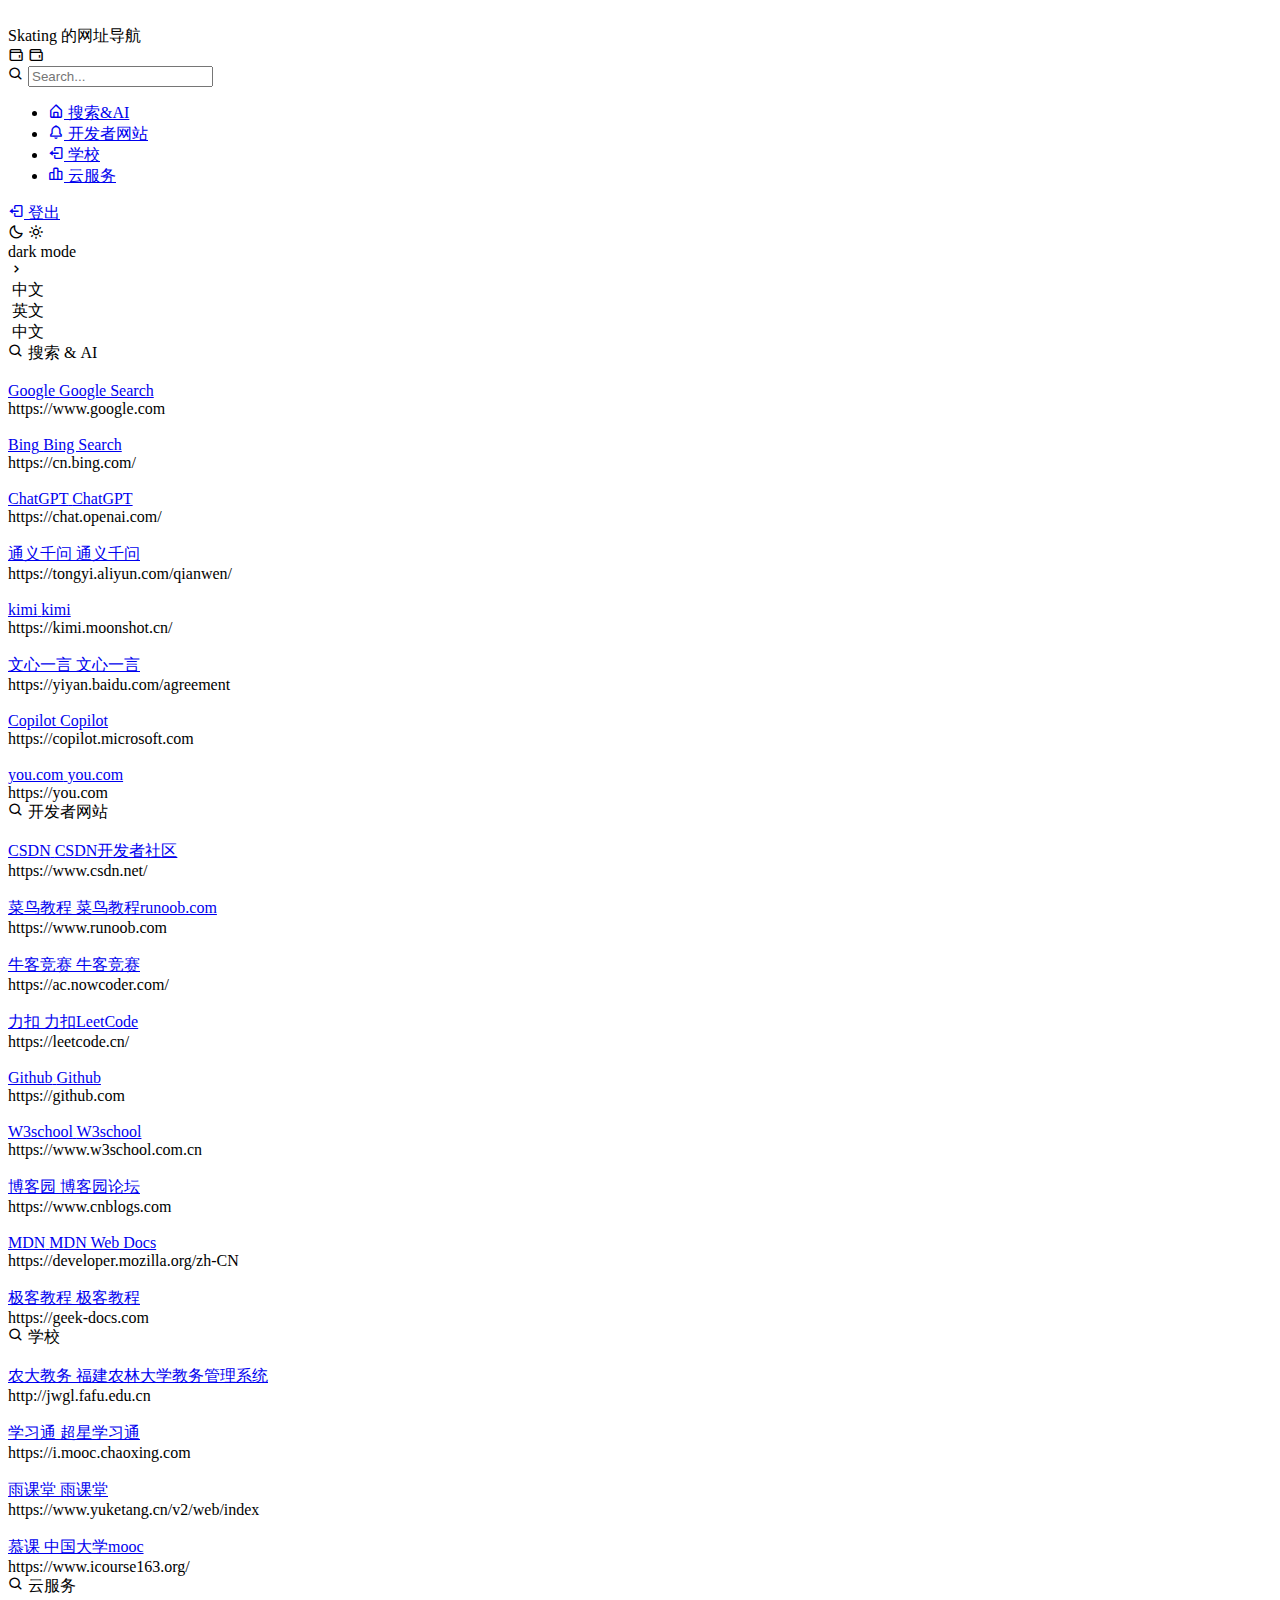
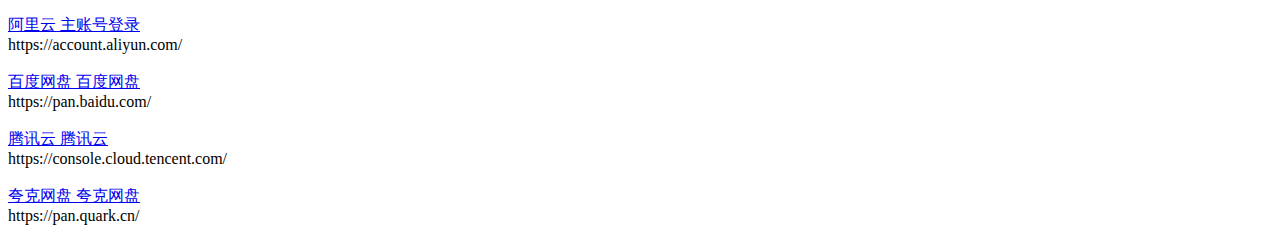
==== index.html @ 6ef8ac3b "create index.html" ====
<!DOCTYPE html>
<html lang="en">

<head>
    <meta charset="UTF-8">
    <meta name="viewport" content="width=device-width, initial-scale=1.0">
    <title>Skating网址导航</title>
    <link rel="stylesheet" href="style-normal.css">
    <link rel="stylesheet" href="style-mid.css">
    <link rel="stylesheet" href="style-small.css">
    <link rel="icon" type="image/png" href="./assets/image/logo.png">
    <!-- <link rel="stylesheet" href="./iconfont.css"> -->
    <link rel="stylesheet" href="http://unpkg.com/boxicons@2.1.1/css/boxicons.min.css">
    <!-- 使用阿里矢量图标库步骤：
     1.图标加入购物车，要用的都加入后下载代码
     2.解压压缩包，把除.html外的文件都导入/拉到项目里
     3.html文件里link引入一下 href="./iconfont.css"
     4.class名写 class="iconfont icon-xxx"
     5.xxx图标名就是demo_index.html网页的对应图标下的 .icon-后内容 -->
</head>

<body>

    <nav class="sidebar">
        <header>
            <div class="image-text">
                <span class="image">
                    <img src="./assets/image/skating.jpg" alt="">
                </span>
                <!-- span行内不换行 -->
                <div class="text logo-text">
                    <span class="name">Skating</span>
                    <span class="profession">的网址导航</span>
                </div>
                <!-- div用来包两个span -->
            </div>
            <div class="language-menu-toggle">
                <i class="bx bx-wallet icon" id="languege-toggle"></i>
                <i class="bx bx-wallet icon" id="menu-toggle"></i>
            </div>
        </header>

        <div class="menu-wrapper">
            <div class="menu">
                <li class="search-box">
                    <i class="bx bx-search icon"></i>
                    <input id="search" type="text" placeholder="Search..."></input>
                </li>
                <ul class="menu-links">

                    <li class="nav-link">
                        <a href="#to-AI">
                            <i class="bx bx-home-alt icon"></i>
                            <span class="text nav-text">搜索&AI</span>
                        </a>
                    </li>

                    <li class="nav-link">
                        <a href="#to-tools">
                            <i class="bx bx-bell icon"></i>
                            <span class="text nav-text">开发者网站</span>
                        </a>
                    </li>


                    <li class="nav-link">
                        <a href="#to-school">
                            <i class="bx bx-log-out icon"></i>
                            <span class="text nav-text">学校</span>
                        </a>
                    </li>

                    <li class="nav-link">
                        <a href="#to-cloud">
                            <i class="bx bx-bar-chart-alt-2 icon"></i>
                            <span class="text nav-text">云服务</span>
                        </a>
                    </li>

                </ul>

            </div>
            <div class="bottom-content">
                <li>
                    <a href="#">
                        <i class="bx bx-log-out icon"></i>
                        <span class="text nav-text">登出</span>
                    </a>
                </li>
                <li class="mode">
                    <div class="sun-moon">
                        <i class="bx bx-moon icon moon"></i>
                        <i class="bx bx-sun icon sun"></i>
                    </div>
                    <span class="text mode-text">dark mode</span>
                    <div class="toggle-switch">
                        <!-- 小条里面有小圆 -->
                        <!-- 小圆用于switch切换模式 -->
                        <span class="switch"></span>
                    </div>
                </li>
            </div>
        </div>


    </nav>

    <section class="home">
        <div class="header clearfix">
            <span class="sidebar-toggle">
                <i class="bx bx-chevron-right toggle"></i>
            </span>
            <div class="language">
                <!-- #page-language的id用来获取上面这个div元素 -->
                <!-- .chinese/english-page的类名用来确定当前页面的语言是中文还是英文 -->
                <div class="cur-language chinese-page" id="page-language">
                    <img src="/assets/image/chinese.png" alt="">
                    <span class="language-text">中文</span>
                </div>
                <div class="language-switch">
                    
                    <li class="english">
                        <img src="./assets/image/english.png" alt="">
                        <span class="language-text">英文</span>
                    </li>
                    <li class="chinese cur-language-second">
                        <img src="/assets/image/chinese.png" alt="">
                        <span class="language-text">中文</span>
                    </li>

                </div>
            </div>
        </div>

        <!-- <div id="to-AI"></div> -->
        <!-- 放这里是因为放.content里的话#to-AI在.content里，会导致第一个分区名被遮挡 -->
        <!-- 也可以不设置#to-AI，只需把.sidebar里搜索&AI的a锚点跳转地址改为#(:页面顶部)就行 -->
        <div class="content">

            <!-- r1-r4其实可以不写，没用到，写了醒目点而已 -->
             
            <div id="to-AI"></div>
            <!-- 又放这是因为用网格布局把.content位置固定在了.header下面 -->
            <div class="AI">
                <div class="content-title">
                    <i class="bx bx-search icon"></i>
                    <span>搜索 & AI</span>
                </div>
                <div class="row r1">
                    <div class="col google" >
                        <a id="google" href="https://www.google.com" target="_blank">
                            <span class="img">
                                <img src="./assets/image/google.jpg" alt="">
                            </span>
                            <div class="content-text">
                                <span class="first">Google</span>
                                <span class="second">Google Search</span>
                            </div>
                        </a>
                        <div class="tooltip-container">
                            <span class="tooltip">https://www.google.com</span>
                        </div>
                    </div>
                    <div class="col bing" >
                        <a id="bing" href="https://cn.bing.com/" target="_blank">
                            <span class="img">
                                <img src="./assets/image/bing.png" alt="">
                            </span>
                            <div class="content-text">
                                <span class="first">Bing</span>
                                <span class="second">Bing Search</span>
                            </div>
                            <!-- 本来是放在a标签里的p标签，和p标签有关系吗？？？ -->
                        </a>
                        <div class="tooltip-container">
                            <span class="tooltip">https://cn.bing.com/</span>
                        </div>
                    </div>
                    <div class="col chatgpt" >
                        <a id="chatgpt" href="https://chat.openai.com/" target="_blank">
                            <span class="img">
                                <img src="./assets/image/chatgpt.png" alt="">
                            </span>
                            <div class="content-text">
                                <span class="first">ChatGPT</span>
                                <span class="second">ChatGPT</span>
                            </div>
                            
                        </a>
                        <div class="tooltip-container">
                            <span class="tooltip">https://chat.openai.com/</span>
                        </div>
                    </div>
                    <div class="col tongyi" >
                        <a id="tongyi" href="https://tongyi.aliyun.com/qianwen/" target="_blank">
                            <span class="img">
                                <img src="./assets/image/tongyi.png" alt="">
                            </span>
                            <div class="content-text">
                                <span class="first">通义千问</span>
                                <span class="second">通义千问</span>
                            </div>
                        </a>
                        <div class="tooltip-container">
                            <span class="tooltip">https://tongyi.aliyun.com/qianwen/</span>
                        </div>

                    </div>
                    <div class="col kimi" >
                        <a id="kimi" href="https://kimi.moonshot.cn/" target="_blank">
                            <span class="img">
                                <img src="./assets/image/kimi.jpg" alt="">
                            </span>
                            <div class="content-text">
                                <span class="first">kimi</span>
                                <span class="second">kimi</span>
                            </div>
                        </a>
                        <div class="tooltip-container">
                            <span class="tooltip">https://kimi.moonshot.cn/</span>
                        </div>
                    </div>

                    <div class="col wenxin" >
                        <a id="wenxin" href="https://yiyan.baidu.com/agreement" target="_blank">
                            <span class="img">
                                <img src="./assets/image/wenxin.png" alt="">
                            </span>
                            <div class="content-text">
                                <span class="first">文心一言</span>
                                <span class="second">文心一言</span>
                            </div>
                        </a>
                        <div class="tooltip-container">
                            <span class="tooltip">https://yiyan.baidu.com/agreement</span>
                        </div>
                    </div>
                    <div class="col copilot" >
                        <a id="copilot" href="https://copilot.microsoft.com" target="_blank">
                            <span class="img">
                                <img src="./assets/image/copilot.png" alt="">
                            </span>
                            <div class="content-text">
                                <span class="first">Copilot</span>
                                <span class="second">Copilot</span>
                            </div>
                        </a>
                        <div class="tooltip-container">
                            <span class="tooltip">https://copilot.microsoft.com</span>
                        </div>

                    </div>
                    <div class="col you" >
                        <a id="you" href="https://you.com" target="_blank">
                            <span class="img">
                                <img src="./assets/image/you.png" alt="">
                            </span>
                            <div class="content-text">
                                <span class="first">you.com</span>
                                <span class="second">you.com</span>
                            </div>
                        </a>
                        <div class="tooltip-container">
                            <span class="tooltip">https://you.com</span>
                        </div>
                    </div>
                </div>

            </div>

            <div id="to-tools"></div>
            <!-- content-title又没了，怎么解决？？？？？
             ——.home用grid网格布局.content-title就不会被遮挡了 -->
            <div class="tools">
                <div class="content-title">
                    <i class="bx bx-search icon"></i>
                    <span>开发者网站</span>
                </div>
                <div class="row r2">
                    <div class="col csdn" >
                        <a id="csdn" href="https://www.csdn.net/" target="_blank">
                            <span class="img">
                                <img src="./assets/image/csdn.png" alt="">
                            </span>
                            <div class="content-text">
                                <span class="first">CSDN</span>
                                <span class="second">CSDN开发者社区</span>
                            </div>
                        </a>
                        <div class="tooltip-container">
                            <span class="tooltip">https://www.csdn.net/</span>
                        </div>
                    </div>
                    <div class="col runoob" >
                        <a id="runoob" href="https://www.runoob.com" target="_blank">
                            <span class="img">
                                <img src="./assets/image/runoob.png" alt="">
                            </span>
                            <div class="content-text">
                                <span class="first">菜鸟教程</span>
                                <span class="second">菜鸟教程runoob.com</span>
                            </div>
                        </a>
                        <div class="tooltip-container">
                            <span class="tooltip">https://www.runoob.com</span>
                        </div>
                    </div>
                    <div class="col nowcoder" >
                        <a id="nowcoder" href="https://ac.nowcoder.com/" target="_blank">
                            <span class="img">
                                <img src="./assets/image/nowcoder.png" alt="">
                            </span>
                            <div class="content-text">
                                <span class="first">牛客竞赛</span>
                                <span class="second">牛客竞赛</span>
                            </div>
                        </a>
                        <div class="tooltip-container">
                            <span class="tooltip">https://ac.nowcoder.com/</span>
                        </div>
                    </div>
                    <div class="col leetcode" >
                        <a id="leetcode" href="https://leetcode.cn/" target="_blank">
                            <span class="img">
                                <img src="./assets/image/leetcode.png" alt="">
                            </span>
                            <div class="content-text">
                                <span class="first">力扣</span>
                                <span class="second">力扣LeetCode</span>
                            </div>
                        </a>
                        <div class="tooltip-container">
                            <span class="tooltip">https://leetcode.cn/</span>
                        </div>
                    </div>
                    <div class="col github" >
                        <a id="github" href="https://github.com" target="_blank">
                            <span class="img">
                                <img src="./assets/image/github.png" alt="">
                            </span>
                            <div class="content-text">
                                <span class="first">Github</span>
                                <span class="second">Github</span>
                            </div>
                        </a>
                        <div class="tooltip-container">
                            <span class="tooltip">https://github.com</span>
                        </div>
                    </div>
                    <div class="col w3school" >
                        <a id="w3school" href="https://www.w3school.com.cn/" target="_blank">
                            <span class="img">
                                <img src="./assets/image/w3school.png" alt="">
                            </span>
                            <div class="content-text">
                                <span class="first">W3school</span>
                                <span class="second">W3school</span>
                            </div>
                        </a>
                        <div class="tooltip-container">
                            <span class="tooltip">https://www.w3school.com.cn</span>
                        </div>
                    </div>
                    <div class="col cnblogs" >
                        <a id="cnblogs" href="https://www.cnblogs.com/" target="_blank">
                            <span class="img">
                                <img src="./assets/image/cnblogs.png" alt="">
                            </span>
                            <div class="content-text">
                                <span class="first">博客园</span>
                                <span class="second">博客园论坛</span>
                            </div>
                        </a>
                        <div class="tooltip-container">
                            <span class="tooltip">https://www.cnblogs.com</span>
                        </div>
                    </div>
                    <div class="col mdn" >
                        <a id="mdn" href="https://developer.mozilla.org/zh-CN/" target="_blank">
                            <span class="img">
                                <img src="./assets/image/mdn.png" alt="">
                            </span>
                            <div class="content-text">
                                <span class="first">MDN</span>
                                <span class="second">MDN Web Docs</span>
                            </div>
                        </a>
                        <div class="tooltip-container">
                            <span class="tooltip">https://developer.mozilla.org/zh-CN</span>
                        </div>
                    </div>
                    <div class="col geek" >
                        <a id="geek" href="https://geek-docs.com/" target="_blank">
                            <span class="img">
                                <img src="./assets/image/geek.png" alt="">
                            </span>
                            <div class="content-text">
                                <span class="first">极客教程</span>
                                <span class="second">极客教程</span>
                            </div>
                        </a>
                        <div class="tooltip-container">
                            <span class="tooltip">https://geek-docs.com</span>
                        </div>
                    </div>
                </div>
               
                
            </div>

            <div id="to-school"></div>
            <div class="school">
                <div class="content-title">
                    <i class="bx bx-search icon"></i>
                    <span>学校</span>
                </div>
                <div class="row r3">
                    <div class="col fafu">
                        <a id="fafu" href="http://jwgl.fafu.edu.cn/(cplny445hef4tgrdbk5hh2jg)/xs_main.aspx?xh=3226016003" target="_blank">
                            <span class="img">
                                <img src="./assets/image/fafu.jpg" alt="">
                            </span>
                            <div class="content-text">
                                <span class="first">农大教务</span>
                                <span class="second">福建农林大学教务管理系统</span>
                            </div>
                        </a>
                        <div class="tooltip-container">
                            <span class="tooltip">http://jwgl.fafu.edu.cn</span>
                        </div>
                    </div>
                    <div class="col chaoxing">
                        <a id="chaoxing" href="https://i.mooc.chaoxing.com/space/index?t=1723386777411" target="_blank">
                            <span class="img">
                                <img src="./assets/image/chaoxing.jpg" alt="">
                            </span>
                            <div class="content-text">
                                <span class="first">学习通</span>
                                <span class="second">超星学习通</span>
                            </div>
                        </a>
                        <div class="tooltip-container">
                            <span class="tooltip">https://i.mooc.chaoxing.com</span>
                        </div>
                    </div>
                    <div class="col yuketang" >
                        <a id="yuketang" href="https://www.yuketang.cn/v2/web/index" target="_blank">
                            <span class="img">
                                <img src="./assets/image/yuketang.jpeg" alt="">
                            </span>
                            <div class="content-text">
                                <span class="first">雨课堂</span>
                                <span class="second">雨课堂</span>
                            </div>
                        </a>
                        <div class="tooltip-container">
                            <span class="tooltip">https://www.yuketang.cn/v2/web/index</span>
                        </div>
                    </div>
                    <div class="col mooc" >
                        <a id="mooc" href="https://www.icourse163.org/" target="_blank">
                            <span class="img">
                                <img src="./assets/image/mooc.png" alt="">
                            </span>
                            <div class="content-text">
                                <span class="first">慕课</span>
                                <span class="second">中国大学mooc</span>
                            </div>
                        </a>
                        <div class="tooltip-container">
                            <span class="tooltip">https://www.icourse163.org/</span>
                        </div>
                    </div>
                   
                </div>
            </div>

            <div id="to-cloud"></div>
            <div class="cloud">
                <div class="content-title">
                    <i class="bx bx-search icon"></i>
                    <span>云服务</span>
                </div>
                <div class="row r4">
                    <div class="col aliyun">
                        <a id="aliyun" href="https://account.aliyun.com/" target="_blank">
                            <span class="img">
                                <img src="./assets/image/aliyun.png" alt="">
                            </span>
                            <div class="content-text">
                                <span class="first">阿里云</span>
                                <span class="second">主账号登录</span>
                            </div>
                        </a>
                        <div class="tooltip-container">
                            <span class="tooltip">https://account.aliyun.com/</span>
                        </div>
                    </div>
                    <div class="col baidu">
                        <a id="baidu" href="https://pan.baidu.com/" target="_blank">
                            <span class="img">
                                <img src="./assets/image/baidu.png" alt="">
                            </span>
                            <div class="content-text">
                                <span class="first">百度网盘</span>
                                <span class="second">百度网盘</span>
                            </div>
                        </a>
                        <div class="tooltip-container">
                            <span class="tooltip">https://pan.baidu.com/</span>
                        </div>
                    </div>
                    <div class="col tencent">
                        <a id="tencent" href="https://console.cloud.tencent.com/" target="_blank">
                            <span class="img">
                                <img src="./assets/image/tencent.jpg" alt="">
                            </span>
                            <div class="content-text">
                                <span class="first">腾讯云</span>
                                <span class="second">腾讯云</span>
                            </div>
                        </a>
                        <div class="tooltip-container">
                            <span class="tooltip">https://console.cloud.tencent.com/</span>
                        </div>
                    </div>
                    <div class="col quark">
                        <a id="quark" href="https://pan.quark.cn/" target="_blank">
                            <span class="img">
                                <img src="./assets/image/quark.png" alt="">
                            </span>
                            <div class="content-text">
                                <span class="first">夸克网盘</span>
                                <span class="second">夸克网盘</span>
                            </div>
                        </a>
                        <div class="tooltip-container">
                            <span class="tooltip">https://pan.quark.cn/</span>
                        </div>
                    </div>
                </div>
            </div>

        </div>

    </section>

    <script src="script.js"></script>
</body>

</html>
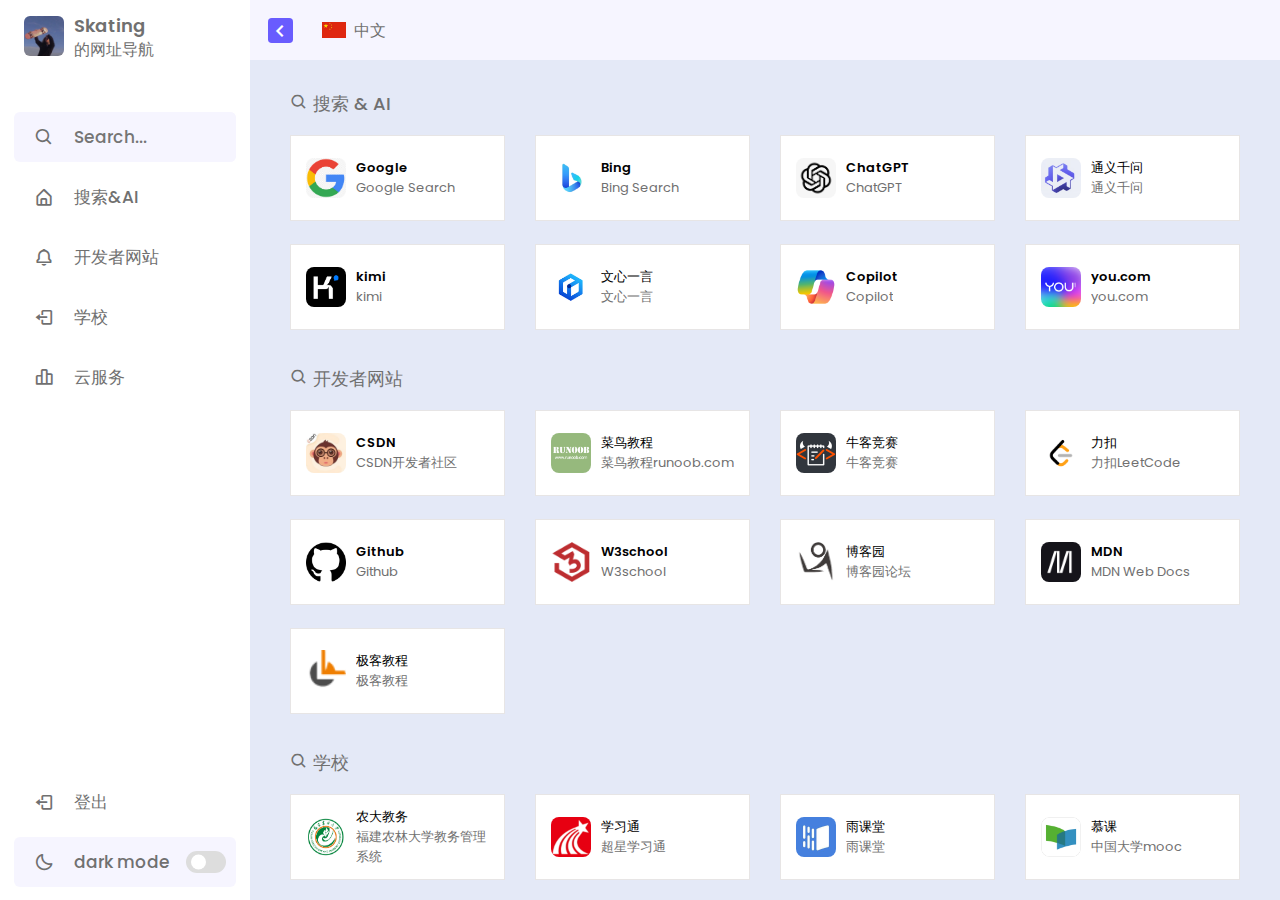
==== commit 1a6c5d4e: "Update index.html" ====
--- a/index.html
+++ b/index.html
@@ -10,7 +10,7 @@
     <link rel="stylesheet" href="style-small.css">
     <link rel="icon" type="image/png" href="./assets/image/logo.png">
     <!-- <link rel="stylesheet" href="./iconfont.css"> -->
-    <link rel="stylesheet" href="http://unpkg.com/boxicons@2.1.1/css/boxicons.min.css">
+    <link rel="stylesheet" href="https://unpkg.com/boxicons@2.1.1/css/boxicons.min.css">
     <!-- 使用阿里矢量图标库步骤：
      1.图标加入购物车，要用的都加入后下载代码
      2.解压压缩包，把除.html外的文件都导入/拉到项目里
@@ -548,4 +548,4 @@
     <script src="script.js"></script>
 </body>
 
-</html>+</html>
--- a/style-normal.css
+++ b/style-normal.css
@@ -0,0 +1,841 @@
+@import url('https://fonts.googleapis.com/css2?family=Poppins:wght@300;400;500;600;700&display=swap');
+
+* {
+    margin: 0;
+    padding: 0;
+    box-sizing: border-box;
+    font-family: "Poppins", sans-serif;
+}
+
+:root {
+    --body-color: #e4e9f7;
+    --sidebar-color: #fff;
+    --primary-color: #695cfe;
+    --primary-color-light: #f6f5ff;
+    --toggle-color: #ddd;
+    --text-color: #707070;
+    --tran-02: all 0.2s ease;
+    --tran-03: all 0.3s ease;
+}
+
+body {
+    min-height: 100vh;
+    background-color: var(--body-color);
+    transition: var(--tran-03);
+}
+
+body.dark {
+    --body-color: #18191a;
+    --sidebar-color: #242526;
+    --primary-color: #3a3b3c;
+    --primary-color-light: #3a3b3c;
+    --toggle-color: #fff;
+    --text-color: #ccc;
+}
+
+/* 有定义的颜色会随body.dark属性的拥有自动变成body.dark里对应的相同颜色，
+除一些本来颜色对应的颜色名称需要变的要另外再改颜色名，
+其他不需要改颜色名的会自动随模式的切换换颜色，不需要再写这部分色颜色变换 */
+
+::selection {
+    background-color: var(--primary-color);
+    color: #fff;
+}
+
+.sidebar {
+    /* position: absolute; */
+    /* 不加绝对定位，高度达不到全屏高，sidebar的位置是相对于html根元素的 */
+    top: 0;
+    left: 0;
+    width: 250px;
+    height: 100vh;
+    padding: 10px 14px;
+    background: var(--sidebar-color);
+    transition: var(--tran-03);
+    /* z-index: 10; */
+    /* toggle才能显示出来而不会被右边的.home遮挡--源代码需要 */
+    position: fixed;
+    /* 侧边栏固定定位 */
+}
+
+.sidebar li {
+    list-style: none;
+    height: 50px;
+    /* 每行设置一下高度，方便后面100%高度设置 */
+    display: flex;
+    align-items: center;
+    margin-top: 10px;
+}
+
+/* 这两个一块设置是因为当.sidebar.close时，只剩.image和.icon会显示，文字不显示 */
+.sidebar header .image,
+.sidebar .icon {
+    min-width: 60px;
+    /* 设置最小宽度 */
+    border-radius: 6px;
+}
+
+.sidebar .icon {
+    height: 100%;
+    display: flex;
+    align-items: center;
+    justify-content: center;
+    font-size: 20px;
+}
+
+.sidebar .text,
+.sidebar .icon {
+    color: var(--text-color);
+    transition: var(--tran-03);
+    /* ？ */
+}
+
+.sidebar .text {
+    font-size: 17px;
+    font-weight: 500;
+    white-space: nowrap;
+    /* ？ */
+    opacity: 1;
+}
+
+
+.sidebar header {
+    position: relative;
+    /* z-index: 100; */
+    /* 设置这个z-idex是用来源码的toggle是一半在.sidebar内一半突出到.home的范围内的
+    因为.sidebar的宽度没包含toggle突出去的位置，
+    所以光在.sidebar里定义z-index还是会导致toggle的右半边背.home覆盖遮挡，
+    z-index属性是非继承性的 */
+    /* 但设置在header上就能生效应该是因为，原本toggle是header的直接子元素，位置用绝对定位定在header的右侧
+    也撑开了header的宽度到toggle的位置，所以能生效 */
+    /* 上面只是我的解释，不知道对不对 */
+}
+
+.sidebar header .image-text {
+    display: flex;
+    /* 让.image-text下的项目垂直居中 */
+    align-items: center;
+}
+
+.sidebar header .image {
+    display: flex;
+    /* 为什么这里还要flex——让.image里的flex项目（这里只有一个，也就是img图片）竖直水平居中 */
+    align-items: center;
+    justify-content: center;
+}
+
+.sidebar header .image img {
+    width: 40px;
+    border-radius: 6px;
+}
+
+.sidebar header .logo-text {
+    display: flex;
+    /* 让.logo-text的两个span文字竖直排列 */
+    flex-direction: column;
+}
+
+.sidebar header .logo-text .name {
+    margin-top: 2px;
+    /* 只是调个位置，不写也可以 */
+    font-size: 18px;
+    font-weight: 600;
+}
+
+.sidebar header .logo-text .profession {
+    font-size: 16px;
+    margin-top: -2px;
+    /* -2px 让两行文字更靠近 只是调个位置，不写也可以 */
+
+    /* display: block;  可以不设置把span行内元素变为块级元素 */
+    /* 让.profession设置为块级元素 和 .logo-text用flex布局实现纵向排列只设置一个就行 */
+    /* 为了让第二个span文字换行，但.logo-text的flex-direction: column;也能实现纵向换行排列 */
+}
+
+.sidebar .language-menu-toggle {
+    display: none;
+}
+
+.sidebar .menu-wrapper {
+    height: calc(100% - 55px);
+    display: flex;
+    flex-direction: column;
+    justify-content: space-between;
+    overflow-y: scroll;
+}
+
+.menu-wrapper::-webkit-scrollbar {
+    display: none;
+}
+
+.sidebar .menu {
+    margin-top: 40px;
+}
+
+.sidebar .search-box {
+    border-radius: 6px;
+    background-color: var(--primary-color-light);
+    cursor: pointer;
+    transition: var(--tran-03);
+}
+
+.sidebar .search-box input {
+    height: 100%;
+    width: 100%;
+    outline: none;
+    border: none;
+    background-color: var(--primary-color-light);
+    color: var(--text-color);
+    font-size: 17px;
+    font-weight: 500;
+    border-radius: 6px;
+    transition: var(--tran-03);
+}
+
+li a {
+    height: 100%;
+    width: 100%;
+    border-radius: 6px;
+    /* 每个栏的圆边 */
+    text-decoration: none;
+    /* transition: var(--tran-03); */
+    /* 没这个过渡，在鼠标快速在这些a标签间移动时悬浮效果会更迅速四海 */
+    background-color: transparent;
+    display: flex;
+    /* 加flex布局默认横向，文字才会和图标icon并行排 */
+    align-items: center;
+}
+
+li a:hover {
+    background-color: var(--primary-color);
+
+}
+
+li a:hover .icon,
+li a:hover .text {
+    color: var(--sidebar-color);
+}
+
+
+
+body.dark li a:hover .icon,
+body.dark li a:hover .text {
+    color: var(--text-color);
+}
+
+.mode {
+    border-radius: 6px;
+    background-color: var(--primary-color-light);
+    position: relative;
+    transition-timing-function: var(--tran-03);
+    /* ? */
+}
+
+.mode .sun-moon {
+    height: 50px;
+    width: 60px;
+}
+
+.mode .sun-moon i {
+    position: absolute;
+}
+
+.mode .sun-moon .sun {
+    opacity: 0;
+}
+
+body.dark .mode .sun-moon i.sun {
+    opacity: 1;
+}
+
+body.dark .mode .sun-moon i.moon {
+    opacity: 0;
+}
+
+.toggle-switch {
+    position: absolute;
+    right: 0;
+    height: 100%;
+    min-width: 60px;
+    /* ？ */
+    display: flex;
+    align-items: center;
+    justify-content: center;
+    /* border-radius: 6px; */
+    cursor: pointer;
+}
+
+
+/* 到底哪个是小条哪个是小圆 */
+.toggle-switch .switch {
+    position: relative;
+    height: 22px;
+    width: 40px;
+    border-radius: 25px;
+    transition: var(--tran-03);
+    background-color: var(--toggle-color);
+}
+
+/* 为什么用before */
+.switch::before {
+    content: "";
+    position: absolute;
+    width: 15px;
+    height: 15px;
+    border-radius: 50%;
+    top: 50%;
+    /* 50%不应该更向下吗 */
+    left: 5px;
+    transform: translateY(-50%);
+    /*？  */
+    background-color: var(--sidebar-color);
+    transition: var(--tran-03);
+    /* ？ */
+}
+
+body.dark .switch::before {
+    left: 20px;
+}
+
+
+
+
+.home {
+    /* height: 100%;
+    position: absolute; */
+    /*  height: 100%;时不加绝对定位看不见文字text */
+    position: absolute;
+    /* 为什么绝对定位，因为有top和left吗 */
+    height: 100vh;
+    top: 0;
+    display: grid;
+    grid-template-rows: 60px calc(100% - 60px);
+    grid-auto-rows: minmax(0, auto);
+    /* 为什么没有top:0文字会移动位置 */
+    left: 250px;
+    width: calc(100% - 250px);
+    /* 减号-前后一定要有空格 */
+    color: var(--text-color);
+    transition: var(--tran-03);
+    background-color: var(--body-color);
+    overflow-y: auto;
+}
+
+.home .text {
+    font-size: 30px;
+    font-weight: 500;
+    color: var(--text-color);
+    padding: 12px 60px;
+}
+
+
+
+.sidebar-toggle {
+    /* position: absolute; */
+    /* 放.home里用绝对定位就不能重复伸缩，只能缩一回 */
+    display: flex;
+    /* 为什么要flex */
+    align-items: center;
+    justify-content: center;
+    /* 这里是给谁居中 */
+    float: left;
+    margin: 17.5px;
+    /* padding-top: 5px; */
+    /* 感觉没什么用还会影响高度 */
+    /* top: 14px; */
+    transform: rotate(180deg);
+    height: 25px;
+    width: 25px;
+    background-color: var(--primary-color);
+    color: var(--sidebar-color);
+    border-radius: 15%;
+    font-size: 25px;
+    cursor: pointer;
+    transition: var(--tran-03);
+    /* 出现跑位，鼠标悬浮出现pointer的高度不一样 */
+}
+
+body.dark .sidebar-toggle {
+    color: var(--text-color);
+    background-color: var(--body-color);
+}
+
+.header {
+    min-width: 0;
+    /* 响应式网页 */
+    width: 100%;
+    height: 60px;
+    background-color: var(--primary-color-light);
+    position: fixed;
+    /* 加固定定位会影响.content的位置，导致第一个分区名搜索&AI看不见 */
+    z-index: 10;
+    /* 让.header可能覆盖到.content上的.language-switch的语言切换部分保持上层不被遮挡 */
+}
+
+
+/* #to-AI{
+    height: 60px;
+} */
+/* 不设置也可以有效果，因为#to-AI起的作用是回到最顶部的效果，
+ 这样跳转到搜索&AI才不会被遮挡住，之前#to-AI放在.content里时文字会被遮挡住是因为
+ 锚点跳转的原理是跳转到#xx位于页面最顶部位置，#to-AI放在.content里就会导致
+ #to-AI位于同样位于页面顶部的position:fixed的.header的z轴后面，就被遮挡了
+ 改后的#to-AI位于页面顶部就和最一开始没向下滑动过的页面位置一样，搜索&AI就不会被挡 */
+
+/* 最简便的方法就是.sidebar的搜索&AI的a标签href地址直接写成# */
+
+
+.clearfix {
+    content: '';
+    display: block;
+    clear: both;
+}
+
+.language {
+    float: left;
+    height: 100%;
+    position: relative;
+    /* 居中 */
+    display: flex;
+    align-items: center;
+    cursor: pointer;
+}
+
+.language-switch {
+    position: absolute;
+    top: 100%;
+    left: 0%;
+    box-shadow: 0 2px 8px rgba(0, 1, 1, .05);
+    display: none;
+}
+
+/* 设置当前页面语言默认颜色为悬浮后的深颜色 */
+.cur-language-second {
+    background-color: var(--primary-color-light) !important;
+}
+
+/* dark mode下的当前页面语言的文字color需换色适应黑暗模式的背景色background-color */
+body.dark .cur-language-second .language-text {
+    color: var(--text-color) !important;
+}
+
+
+
+.language img,
+.language-switch img {
+    width: 24px;
+}
+
+.language-switch img {
+    display: flex;
+    align-items: center;
+    margin-left: 6px;
+    /* 两个国旗和边框的间距 */
+}
+
+.language-switch li {
+    list-style: none;
+    padding: 5px;
+    margin-bottom: -1px;
+    background-color: white;
+    font-size: small;
+    color: var(--text-color);
+}
+
+.language-switch li:hover {
+    background-color: var(--primary-color-light);
+    font-weight: 500;
+    color: var(--text-color);
+}
+
+body.dark .language.close .language-text {
+    color: var(--sidebar-color);
+}
+
+body.dark .language-switch li:hover .language-text {
+    color: var(--text-color);
+}
+
+
+.language-text {
+    margin-left: 8px;
+}
+
+.chinese,
+.english {
+    display: flex;
+    /* 使文字居中 */
+    width: 150px;
+    border: 1px solid lightgray;
+}
+
+.cur-language {
+    padding: 12px;
+    height: 100%;
+    display: flex;
+    align-items: center;
+    border-bottom: none;
+    color: var(--text-color);
+
+    /* transition: var(--tran-02); */
+}
+
+.cur-language:hover {
+    /* border: 1px solid lightgray;
+    border-bottom:none; */
+    border-top: 3px solid green;
+    /* color: #18191a;
+    background-color: white; */
+}
+
+.language.close .language-switch {
+    display: block;
+}
+
+.language.close .cur-language {
+    border: 1px solid lightgray;
+    border-bottom: none;
+    border-top: 3px solid green;
+
+    background-color: white;
+}
+
+.content {
+    margin-left: 25px;
+    margin-right: 25px;
+
+    /* 允许垂直滚动 */
+    overflow-y: scroll;
+
+    grid-row-start: 2;
+    /* 从第二行开始 */
+    grid-row-end: 3;
+    /* 占据第二行，这个也可以不写 */
+
+    /* position: absolute; */
+    /* 相对于.home的绝对定位，一般情况，开启了子元素的绝对定位都会同时开启父元素的相对定位 */
+    /* top: 60px;  */
+    /* 用top:60px不能在页面向下滑动时保证.coontent的位置向上 */
+
+    /* position: sticky; */
+    /* top:60px; */
+    /* margin-top: 60px; */
+    /* 预留.home .header 的高度，不然.content的第一个分区名:搜索&AI会被遮挡 */
+    width: calc(100% - 50px);
+    /* 改成padding,width就得改为100% */
+    /* .home的100%宽度再减去.contnet的左右margin的28*2=56px，才是.content的内容宽度（不包括.content的margin） */
+}
+
+/* 隐藏在.content内的滚动条 */
+.content::-webkit-scrollbar {
+    width: 0;
+    height: 0;
+}
+
+
+.row {
+    width: 100%;
+    display: flex;
+    flex-wrap: wrap;
+    z-index: 10;
+}
+
+.row .col {
+    width: 25%;
+    padding-left: 15px;
+    padding-right: 15px;
+}
+
+
+.home .content a {
+    position: relative;
+
+    text-decoration: none;
+    color: black;
+    background-color: var(--sidebar-color);
+    /* a标签flex布局 */
+    display: flex;
+    justify-items: center;
+    align-items: center;
+    height: 86px;
+    width: 100%;
+    box-sizing: border-box;
+    margin-top: 18px;
+    margin-bottom: 5px;
+    /* 这样tooltip才不会遮挡到下一行的图img */
+    border: 1px solid rgb(231, 229, 229);
+    transition: var(--tran-03);
+    padding: 15px;
+}
+
+/* 在搜索输入框input查找到后对应的a标签的悬浮效果 */
+.search-hover {
+    box-shadow: 15px 20px 20px -10px rgba(0, 36, 100, 0.5);
+    transform: translateY(-5px);
+    background-color: #b5c0df !important;
+    border: none !important;
+    /* 这两个属性不加!important的话会盖不过本来a标签的background-color和border的样式 */
+}
+
+.home .content a:hover {
+    transform: translateY(-5px);
+    /* 向上位移一点的悬浮效果 */
+    box-shadow: 0 26px 40px -24px rgba(0, 36, 100, 0.3);
+    /* x 偏移量| y 偏移量| 阴影模糊半径| 阴影扩散半径| 阴影颜色 */
+}
+
+.home .content a:hover+.tooltip-container {
+    visibility: visible;
+    opacity: 1;
+    z-index: 10;
+}
+
+.google,
+.bing,
+.chatgpt,
+.tongyi,
+.kimi,
+.wenxin,
+.copilot,
+.you,
+.csdn,
+.runoob,
+.nowcoder,
+.leetcode,
+.github,
+.w3school,
+.cnblogs,
+.mdn,
+.geek,
+.fafu,
+.chaoxing,
+.yuketang,
+.mooc,
+.aliyun,
+.baidu,
+.tencent,
+.quark {
+    position: relative;
+}
+
+.home .content a .img {
+    height: 100%;
+    width: 40px;
+    display: flex;
+    align-items: center;
+    margin-right: 10px;
+}
+
+.content img {
+    width: 40px;
+    border-radius: 8px;
+}
+
+.content-title {
+    color: var(--text-color);
+    font-weight: 500;
+    font-size: large;
+    margin-top: 30px;
+    margin-left: 15px;
+}
+
+.content-text {
+    display: flex;
+    align-items: flex-start;
+    justify-content: center;
+    flex-direction: column;
+    /* height: 100%; */
+    font-size: 13px;
+}
+
+.content-text .first {
+    font-weight: 550;
+    overflow: hidden;
+    text-overflow: ellipsis;
+    display: -webkit-box;
+    -webkit-box-orient: vertical;
+    -webkit-line-clamp: 2;
+    line-clamp: 2;
+    /* 实现兼容性 */
+    word-break: break-word;
+    /* 有word-break才不会文字超出外容器 */
+}
+
+.content-text .second {
+    color: var(--text-color);
+    overflow: hidden;
+    text-overflow: ellipsis;
+    display: -webkit-box;
+    -webkit-box-orient: vertical;
+    -webkit-line-clamp: 2;
+    line-clamp: 2;
+    /* 实现兼容性 */
+    /* margin-right: 15px; */
+    word-break: break-word;
+
+}
+
+body.dark .content-text .first {
+    color: var(--toggle-color);
+}
+
+.tooltip-container {
+    max-width: 80%;
+    visibility: hidden;
+    position: absolute;
+    /* 相对于对应的.col */
+    margin-top: 2px;
+    padding: 8px 15px;
+    top: 100%;
+    left: 50%;
+    transform: translateX(-50%);
+    /* 左右水平居中需要 */
+    background-color: rgb(50, 49, 49);
+    color: #fff;
+    font-size: small;
+    border-radius: 6px;
+    text-align: center;
+    /* z-index: 100; */
+    /* 是给父元素设置，不是要设置“上下”的本元素 */
+    opacity: 1;
+    transition: opacity 0.5s;
+
+}
+
+.tooltip {
+    overflow: hidden;
+    /* 溢出隐藏 */
+    text-overflow: ellipsis;
+    /* 显示省略号 */
+    word-wrap: break-word;
+    /* 允许单词内断行,一定要有这句还会有两行可以换行 */
+    display: -webkit-box;
+    -webkit-box-orient: vertical;
+    -webkit-line-clamp: 2;
+    line-clamp: 2;
+    /* 实现兼容性 */
+    /* overflow-x: hidden;
+    text-overflow: ellipsis; */
+
+}
+
+.geek .tooltip {
+    width: max-content;
+    /* 不用max-content的话极客教程的提示文字宽度会出错，
+    /* 文字明明一行可以显示完却显示两行 */
+}
+
+/* 三角形箭头 */
+/* 给.tooltip外多加一个.tooltip-container解决了原本.tooltip的border会分隔小三角形箭头和.tooltip本体 */
+.tooltip-container::after {
+    content: "";
+    position: absolute;
+    bottom: 100%;
+    margin-left: -5px;
+    left: 50%;
+    border-width: 5px;
+    border-style: solid;
+    border-color: transparent transparent rgb(50, 49, 49) transparent;
+    /* 上右下左 */
+
+}
+
+body.dark .tooltip-container {
+    background-color: var(--text-color);
+    color: var(--body-color);
+}
+
+body.dark .tooltip-container::after {
+    border-color: transparent transparent var(--text-color) transparent;
+}
+
+
+/* 本来是真的一行的col让在一个row里，后面改成一个区域的col都放在一个row里了
+    下面的样式就弃用了，并且发现了解决了tooltip被遮挡的新方法，就不再需要r1,r2父元素设置z-index的方式
+    而且这种方式并不能解决响应式网页变位一行两个或三个col的情况下tooltip被遮挡问题
+*/
+/* .r1{
+    position:relative;
+    设置z-index的元素必须是由定位的（position为absolute、relative、fixed或inhert，有时Inhert继承没用）
+    z-index: 2;
+    z-index值只要比0大都行，是1,100,1000或其他比0大的数都行
+}
+.r2{
+    position:relative;
+    z-index: 1;
+} */
+
+
+/* 为什么不生效——需要结合js动态添加close类 */
+/* @media (max-width:900px) {
+    .sidebar.close{
+        width: 88px;
+    }
+    
+    .sidebar.close .text{
+        opacity: 0;
+    }
+    
+    .sidebar.close+.home {
+        left: 88px;
+        height: 100vh;
+        width: calc(100% - 88px);
+    }
+    
+    .sidebar.close .logo-text {
+        visibility: hidden;
+    }
+    
+    .sidebar.close+.home .sidebar-toggle {
+        transform: rotate(0deg);
+    }
+} */
+
+
+/* 用这个会导致在反复变宽度时如.sidebar的.close类名没对应正确存在时刻 
+就间接导致点toggle时有时没办法成功开闭.sidebar */
+/* @media screen and (max-width: 1100px) {
+    .sidebar{
+        width: 88px;
+    }
+    
+    .sidebar .text{
+        opacity: 0;
+    }
+    
+    .sidebar+.home {
+        left: 88px;
+        height: 100vh;
+        width: calc(100% - 88px);
+    }
+    
+    .sidebar .logo-text {
+        visibility: hidden;
+    }
+    
+    .sidebar+.home .sidebar-toggle {
+        transform: rotate(0deg);
+    }
+    
+    .row .col{
+        width: 33.3333% ;
+    } 
+}
+
+
+@media screen and (max-width: 768px) {
+    .sidebar{
+        display: none;
+    }
+    
+    .home{
+        width: 100% !important;
+        left: 0 !important;
+        top: 0 !important;
+        height: 100% !important;
+    }
+    
+    .row .col {
+        width: 50%;
+    }
+} */--- a/style-mid.css
+++ b/style-mid.css
@@ -0,0 +1,31 @@
+.sidebar.close{
+    width: 88px;
+}
+
+.sidebar.close .text{
+    opacity: 0;
+}
+
+.sidebar.close+.home {
+    left: 88px;
+    height: 100vh;
+    /* 为什么还要加height */
+    width: calc(100% - 88px);
+}
+
+.sidebar.close .logo-text {
+    visibility: hidden;
+    /* 不设置的话.logo-text里的东西会挡在.sidebar-toggle的前面，
+    鼠标很难点到.sidebar-toggle */
+    /* 设置dispaly:none的话会改变原来.sidebar header的布局 */
+}
+
+.sidebar.close+.home .sidebar-toggle {
+    transform: rotate(0deg);
+}
+
+.row .col.close{
+    width: 33.3333%;
+} 
+/* 要怎么实现？？？？又变成三分之一而不大改html的代码 */
+/* 配合.row的 flex-wrap: wrap; -- 允许换行  就可以三分之一宽度了  */--- a/style-small.css
+++ b/style-small.css
@@ -0,0 +1,66 @@
+.sidebar.small-screen{
+    width: 100%;
+    height: 90px;
+    z-index: 10;
+    padding-top: 15px;
+}
+/* 也可以直接在js里改css样式，但如果样式都在css里定义，样式和js代码更分离 */
+
+.sidebar.small-screen .menu-wrapper{
+    display: none;
+}
+
+.sidebar.small-screen .image-text{
+    width: max-content;
+}
+.sidebar.small-screen .image-text img{
+    width: 50px;
+}
+.sidebar.small-screen .image-text .logo-text{
+    font-weight: 600;
+}
+
+.sidebar.small-screen .language-menu-toggle{
+    display: flex;
+}
+
+.sidebar.small-screen .language-menu-toggle .icon{
+    min-width: 20px;
+    height: 20px;
+    margin: 15px;
+    /* cursor: pointer; */
+}
+
+.sidebar.small-screen header{
+    display: flex;
+    align-items: center;
+
+    justify-content: space-between;
+    /* 有右侧两个图标时为了让图标和.image-text一左一右直接用space-between就行 */
+}
+
+.menu.visible{
+    display: block !important;
+    height: 80px;
+}
+
+
+.home.small-screen{
+    width: 100% !important;
+    left: 0 !important;
+    top: 0 !important;
+    height: 100% !important;
+}
+
+.home.small-screen .header{
+    display: none;
+}
+
+.home.small-screen .content{
+    margin-top: 20px;
+}
+/* 为了排版搜索&AI不会被遮挡 */
+
+.row .col.small-screen{
+    width: 50%;
+}
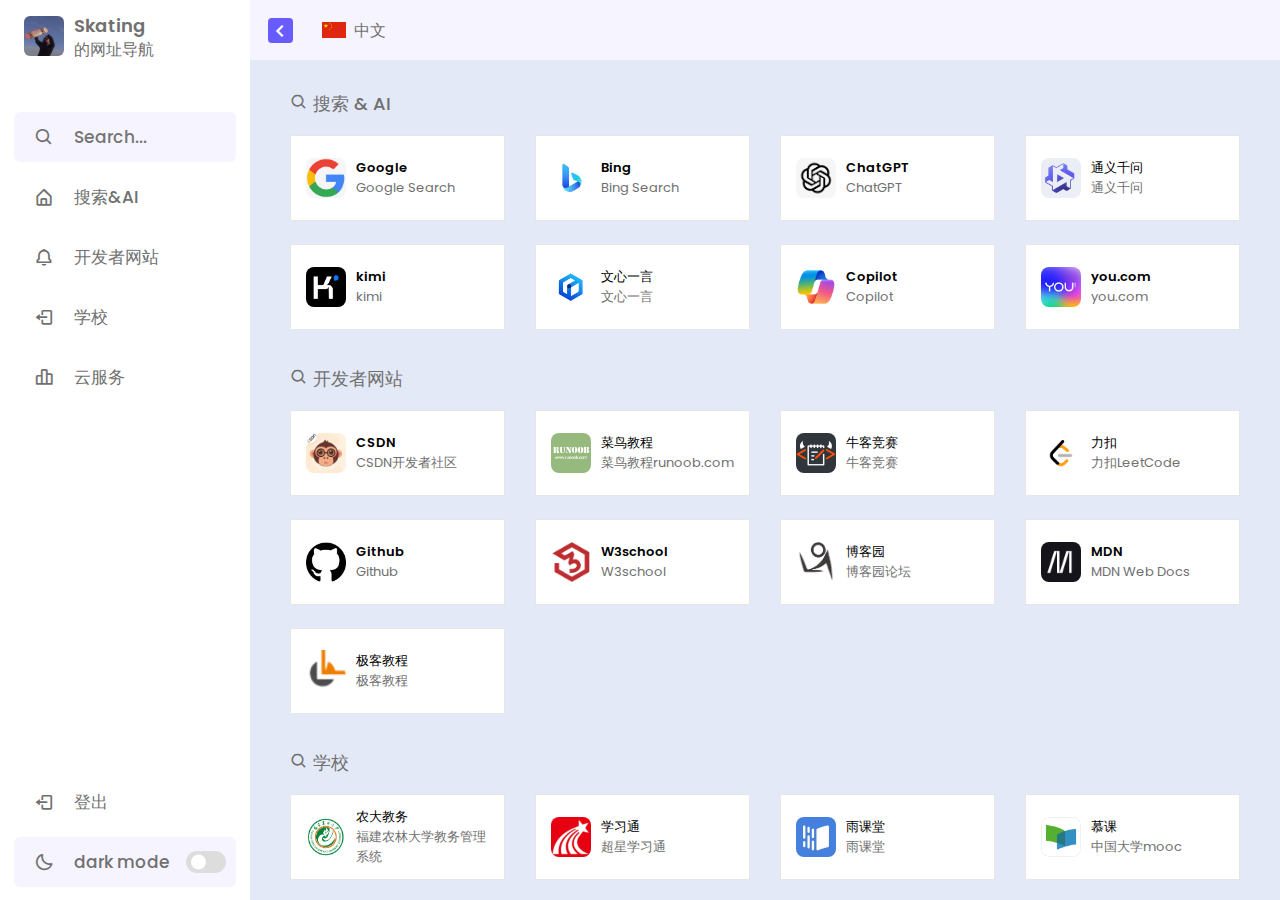
==== commit 5e95bff6: "Update index.html" ====
--- a/index.html
+++ b/index.html
@@ -10,7 +10,7 @@
     <link rel="stylesheet" href="style-small.css">
     <link rel="icon" type="image/png" href="./assets/image/logo.png">
     <!-- <link rel="stylesheet" href="./iconfont.css"> -->
-    <link rel="stylesheet" href="https://unpkg.com/boxicons@2.1.1/css/boxicons.min.css">
+    <link rel="stylesheet" href="http://unpkg.com/boxicons@2.1.1/css/boxicons.min.css">
     <!-- 使用阿里矢量图标库步骤：
      1.图标加入购物车，要用的都加入后下载代码
      2.解压压缩包，把除.html外的文件都导入/拉到项目里
@@ -471,6 +471,90 @@
                             <span class="tooltip">https://www.icourse163.org/</span>
                         </div>
                     </div>
+                    <div class="col bili">
+                        <a id="bili" href="https://www.bilibili.com" target="_blank">
+                            <span class="img">
+                                <img src="./assets/image/bili.png" alt="">
+                            </span>
+                            <div class="content-text">
+                                <span class="first">b站</span>
+                                <span class="second">哔哩哔哩bilibili</span>
+                            </div>
+                        </a>
+                        <div class="tooltip-container">
+                            <span class="tooltip">https://www.bilibili.com</span>
+                        </div>
+                    </div>
+                    <div class="col zhihu">
+                        <a id="zhihu" href="https://www.zhihu.com/" target="_blank">
+                            <span class="img">
+                                <img src="./assets/image/zhihu.png" alt="">
+                            </span>
+                            <div class="content-text">
+                                <span class="first">知乎</span>
+                                <span class="second">知乎</span>
+                            </div>
+                        </a>
+                        <div class="tooltip-container">
+                            <span class="tooltip">https://www.zhihu.com</span>
+                        </div>
+                    </div>
+                    <div class="col xiezuo">
+                        <a id="xiezuo" href="https://xiezuocat.com/" target="_blank">
+                            <span class="img">
+                                <img src="./assets/image/xiezuocat.png" alt="">
+                            </span>
+                            <div class="content-text">
+                                <span class="first">写作猫</span>
+                                <span class="second">秘塔写作猫</span>
+                            </div>
+                        </a>
+                        <div class="tooltip-container">
+                            <span class="tooltip">https://xiezuocat.com</span>
+                        </div>
+                    </div>
+                    <div class="col cnki">
+                        <a id="cnki" href="https://www.cnki.net" target="_blank">
+                            <span class="img">
+                                <img src="./assets/image/cnki.png" alt="">
+                            </span>
+                            <div class="content-text">
+                                <span class="first">知网</span>
+                                <span class="second">中国知网</span>
+                            </div>
+                        </a>
+                        <div class="tooltip-container">
+                            <span class="tooltip">https://www.cnki.net</span>
+                        </div>
+                    </div>
+                    <div class="col cnki-tran">
+                        <a id="cnki" href="https://dict.cnki.net/index" target="_blank">
+                            <span class="img">
+                                <img src="./assets/image/cnki-tran.png" alt="">
+                            </span>
+                            <div class="content-text">
+                                <span class="first">cnki学术翻译</span>
+                                <span class="second">知网学术翻译</span>
+                            </div>
+                        </a>
+                        <div class="tooltip-container">
+                            <span class="tooltip">https://dict.cnki.net/index</span>
+                        </div>
+                    </div>
+                    <div class="col deepl">
+                        <a id="cnki" href="https://www.deepl.com/zh/translator" target="_blank">
+                            <span class="img">
+                                <img src="./assets/image/deepl.jpg" alt="">
+                            </span>
+                            <div class="content-text">
+                                <span class="first">DeepL翻译</span>
+                                <span class="second">DeepL翻译</span>
+                            </div>
+                        </a>
+                        <div class="tooltip-container">
+                            <span class="tooltip">https://www.deepl.com</span>
+                        </div>
+                    </div>
                    
                 </div>
             </div>
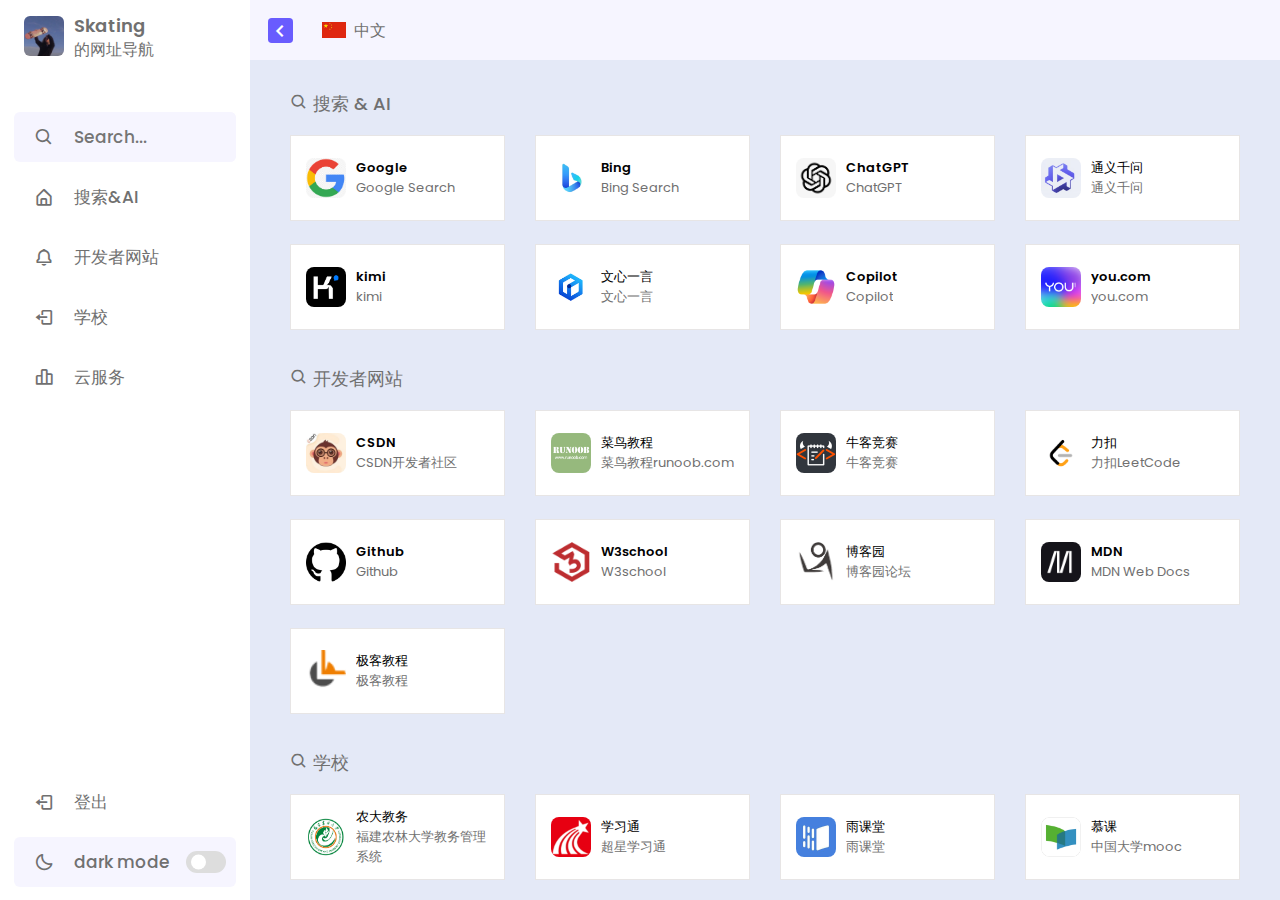
==== commit 3d7b363a: "Update index.html" ====
--- a/index.html
+++ b/index.html
@@ -528,7 +528,7 @@
                         </div>
                     </div>
                     <div class="col cnki-tran">
-                        <a id="cnki" href="https://dict.cnki.net/index" target="_blank">
+                        <a id="cnki-tran" href="https://dict.cnki.net/index" target="_blank">
                             <span class="img">
                                 <img src="./assets/image/cnki-tran.png" alt="">
                             </span>
@@ -542,7 +542,7 @@
                         </div>
                     </div>
                     <div class="col deepl">
-                        <a id="cnki" href="https://www.deepl.com/zh/translator" target="_blank">
+                        <a id="deepl" href="https://www.deepl.com/zh/translator" target="_blank">
                             <span class="img">
                                 <img src="./assets/image/deepl.jpg" alt="">
                             </span>
--- a/style-normal.css
+++ b/style-normal.css
@@ -537,7 +537,6 @@
     width: 100%;
     display: flex;
     flex-wrap: wrap;
-    z-index: 10;
 }
 
 .row .col {
@@ -584,10 +583,9 @@
     /* x 偏移量| y 偏移量| 阴影模糊半径| 阴影扩散半径| 阴影颜色 */
 }
 
-.home .content a:hover+.tooltip-container {
+.home .content a:hover+.tooltip-container{
     visibility: visible;
     opacity: 1;
-    z-index: 10;
 }
 
 .google,
@@ -614,7 +612,13 @@
 .aliyun,
 .baidu,
 .tencent,
-.quark {
+.quark,
+.bili,
+.zhihu,
+.xiezuo,
+.cnki,
+.cnki-tran,
+.deepl {
     position: relative;
 }
 
@@ -695,8 +699,8 @@
     font-size: small;
     border-radius: 6px;
     text-align: center;
-    /* z-index: 100; */
-    /* 是给父元素设置，不是要设置“上下”的本元素 */
+    z-index: 10;
+    /* 给tooltip容器设置z-index就可以不被遮挡了 */
     opacity: 1;
     transition: opacity 0.5s;
 
@@ -708,7 +712,7 @@
     text-overflow: ellipsis;
     /* 显示省略号 */
     word-wrap: break-word;
-    /* 允许单词内断行,一定要有这句还会有两行可以换行 */
+    /* 允许单词内断行,一定要有这句才会有两行，可以换行 */
     display: -webkit-box;
     -webkit-box-orient: vertical;
     -webkit-line-clamp: 2;
@@ -838,4 +842,4 @@
     .row .col {
         width: 50%;
     }
-} */+} */
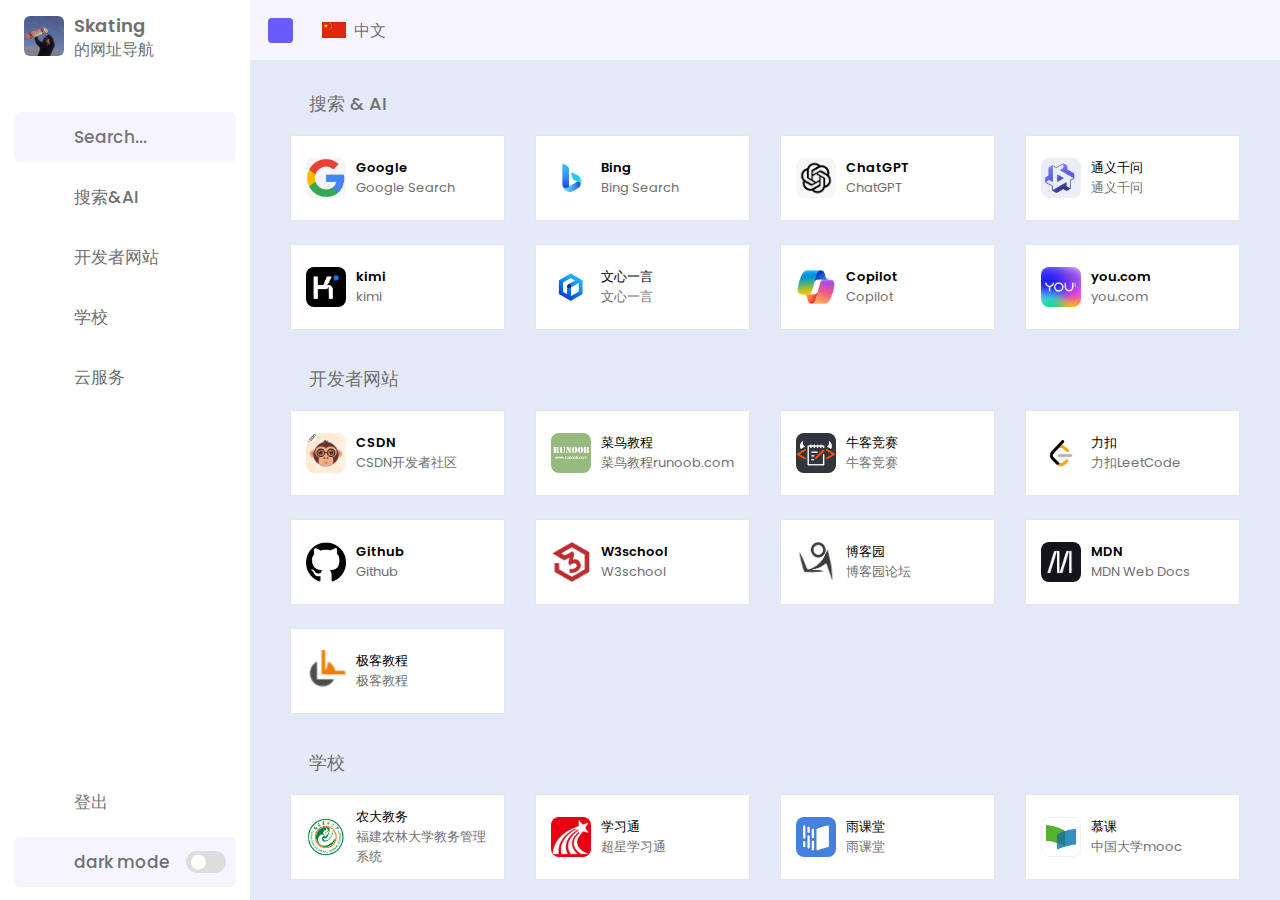
==== commit a6148bc7: "Update index.html" ====
--- a/index.html
+++ b/index.html
@@ -9,14 +9,7 @@
     <link rel="stylesheet" href="style-mid.css">
     <link rel="stylesheet" href="style-small.css">
     <link rel="icon" type="image/png" href="./assets/image/logo.png">
-    <!-- <link rel="stylesheet" href="./iconfont.css"> -->
-    <link rel="stylesheet" href="http://unpkg.com/boxicons@2.1.1/css/boxicons.min.css">
-    <!-- 使用阿里矢量图标库步骤：
-     1.图标加入购物车，要用的都加入后下载代码
-     2.解压压缩包，把除.html外的文件都导入/拉到项目里
-     3.html文件里link引入一下 href="./iconfont.css"
-     4.class名写 class="iconfont icon-xxx"
-     5.xxx图标名就是demo_index.html网页的对应图标下的 .icon-后内容 -->
+    <link rel="stylesheet" href="/assets/icon/boxicons.min.css">
 </head>
 
 <body>
--- a/style-small.css
+++ b/style-small.css
@@ -62,5 +62,5 @@
 /* 为了排版搜索&AI不会被遮挡 */
 
 .row .col.small-screen{
-    width: 50%;
+    width: 100%;
 }
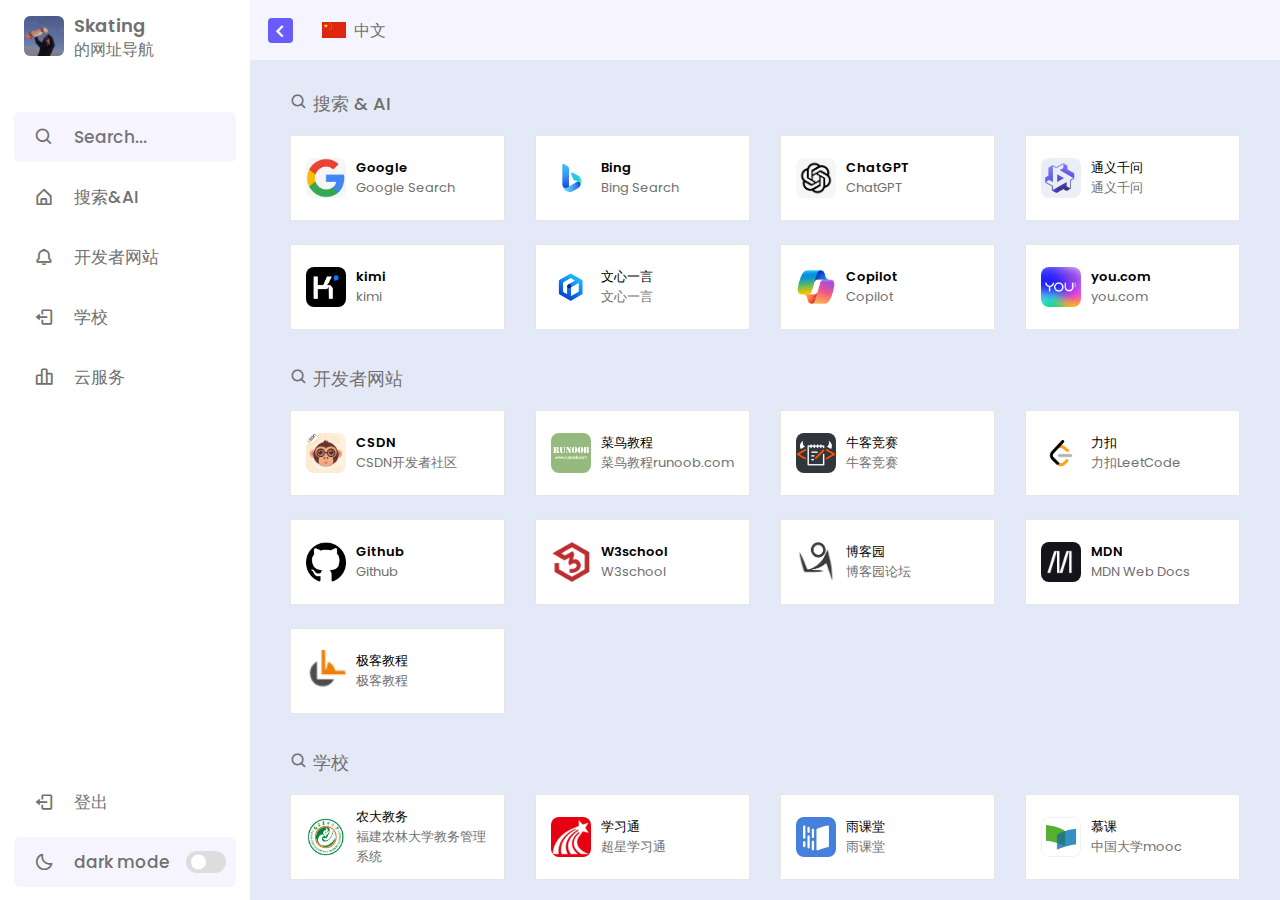
==== commit 22ad9cd9: "Update index.html" ====
--- a/index.html
+++ b/index.html
@@ -9,7 +9,7 @@
     <link rel="stylesheet" href="style-mid.css">
     <link rel="stylesheet" href="style-small.css">
     <link rel="icon" type="image/png" href="./assets/image/logo.png">
-    <link rel="stylesheet" href="/assets/icon/boxicons.min.css">
+    <link rel="stylesheet" href="/boxicons.min.css">
 </head>
 
 <body>
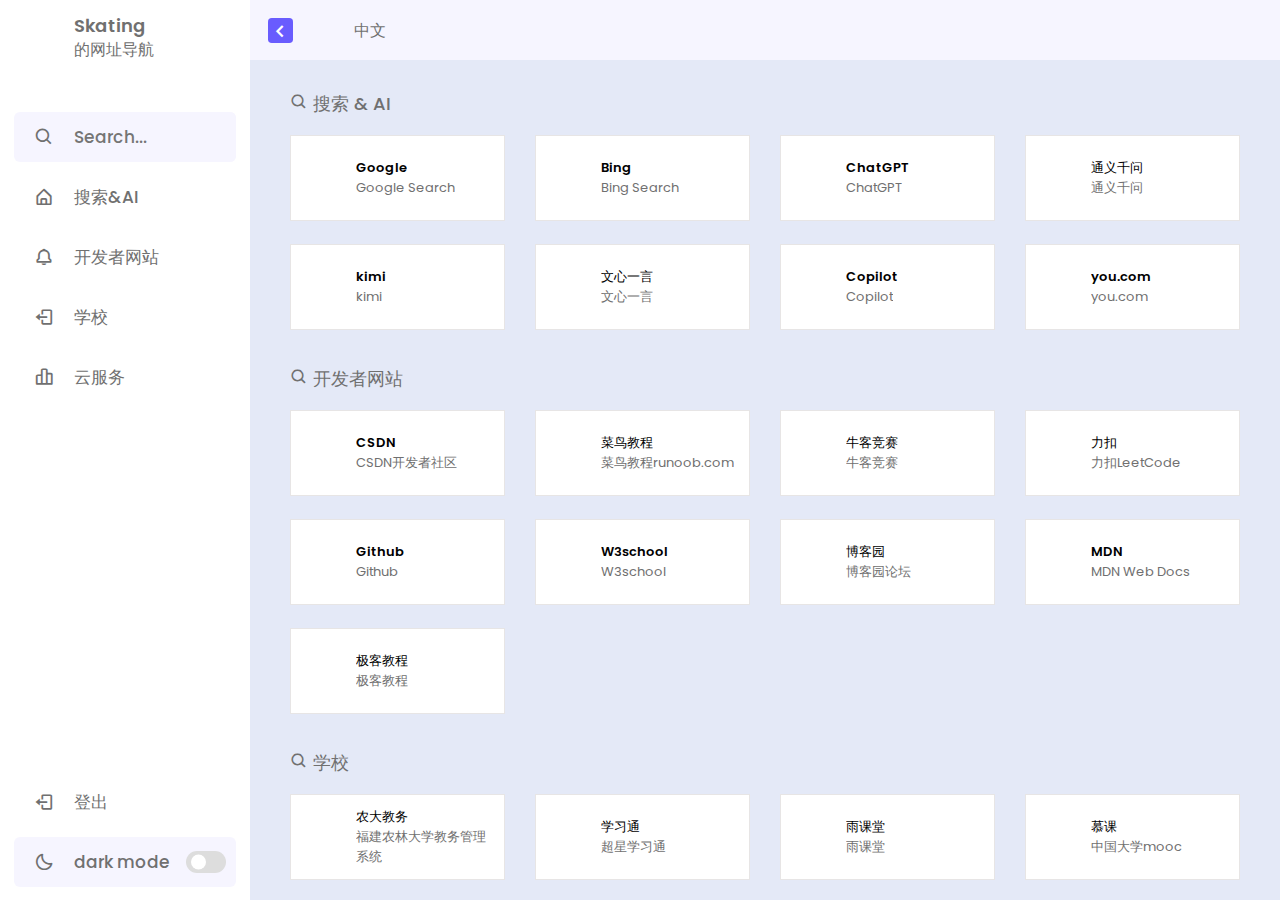
==== commit 595b4b0d: "Update index.html 图片懒加载" ====
--- a/index.html
+++ b/index.html
@@ -9,7 +9,9 @@
     <link rel="stylesheet" href="style-mid.css">
     <link rel="stylesheet" href="style-small.css">
     <link rel="icon" type="image/png" href="./assets/image/logo.png">
-    <link rel="stylesheet" href="/boxicons.min.css">
+    <link rel="stylesheet" href="boxicons.min.css">
+    <!-- <link rel="stylesheet" href="https://unpkg.com/boxicons@2.1.1/css/boxicons.min.css"> 
+     本来第三方链接现在实现了本地化优化-->
 </head>
 
 <body>
@@ -18,7 +20,7 @@
         <header>
             <div class="image-text">
                 <span class="image">
-                    <img src="./assets/image/skating.jpg" alt="">
+                    <img class="lazy-load" data-src="./assets/image/skating.jpg" alt="">
                 </span>
                 <!-- span行内不换行 -->
                 <div class="text logo-text">
@@ -107,17 +109,17 @@
                 <!-- #page-language的id用来获取上面这个div元素 -->
                 <!-- .chinese/english-page的类名用来确定当前页面的语言是中文还是英文 -->
                 <div class="cur-language chinese-page" id="page-language">
-                    <img src="/assets/image/chinese.png" alt="">
+                    <img class="lazy-load" data-src="/assets/image/chinese.png" alt="">
                     <span class="language-text">中文</span>
                 </div>
                 <div class="language-switch">
                     
                     <li class="english">
-                        <img src="./assets/image/english.png" alt="">
+                        <img class="lazy-load" data-src="./assets/image/english.png" alt="">
                         <span class="language-text">英文</span>
                     </li>
                     <li class="chinese cur-language-second">
-                        <img src="/assets/image/chinese.png" alt="">
+                        <img class="lazy-load" data-src="/assets/image/chinese.png" alt="">
                         <span class="language-text">中文</span>
                     </li>
 
@@ -143,7 +145,7 @@
                     <div class="col google" >
                         <a id="google" href="https://www.google.com" target="_blank">
                             <span class="img">
-                                <img src="./assets/image/google.jpg" alt="">
+                                <img class="lazy-load" data-src="./assets/image/google.jpg" alt="">
                             </span>
                             <div class="content-text">
                                 <span class="first">Google</span>
@@ -157,7 +159,7 @@
                     <div class="col bing" >
                         <a id="bing" href="https://cn.bing.com/" target="_blank">
                             <span class="img">
-                                <img src="./assets/image/bing.png" alt="">
+                                <img class="lazy-load" data-src="./assets/image/bing.png" alt="">
                             </span>
                             <div class="content-text">
                                 <span class="first">Bing</span>
@@ -172,7 +174,7 @@
                     <div class="col chatgpt" >
                         <a id="chatgpt" href="https://chat.openai.com/" target="_blank">
                             <span class="img">
-                                <img src="./assets/image/chatgpt.png" alt="">
+                                <img class="lazy-load" data-src="./assets/image/chatgpt.png" alt="">
                             </span>
                             <div class="content-text">
                                 <span class="first">ChatGPT</span>
@@ -187,7 +189,7 @@
                     <div class="col tongyi" >
                         <a id="tongyi" href="https://tongyi.aliyun.com/qianwen/" target="_blank">
                             <span class="img">
-                                <img src="./assets/image/tongyi.png" alt="">
+                                <img class="lazy-load" data-src="./assets/image/tongyi.png" alt="">
                             </span>
                             <div class="content-text">
                                 <span class="first">通义千问</span>
@@ -202,7 +204,7 @@
                     <div class="col kimi" >
                         <a id="kimi" href="https://kimi.moonshot.cn/" target="_blank">
                             <span class="img">
-                                <img src="./assets/image/kimi.jpg" alt="">
+                                <img class="lazy-load" data-src="./assets/image/kimi.jpg" alt="">
                             </span>
                             <div class="content-text">
                                 <span class="first">kimi</span>
@@ -217,7 +219,7 @@
                     <div class="col wenxin" >
                         <a id="wenxin" href="https://yiyan.baidu.com/agreement" target="_blank">
                             <span class="img">
-                                <img src="./assets/image/wenxin.png" alt="">
+                                <img class="lazy-load" data-src="./assets/image/wenxin.png" alt="">
                             </span>
                             <div class="content-text">
                                 <span class="first">文心一言</span>
@@ -231,7 +233,7 @@
                     <div class="col copilot" >
                         <a id="copilot" href="https://copilot.microsoft.com" target="_blank">
                             <span class="img">
-                                <img src="./assets/image/copilot.png" alt="">
+                                <img class="lazy-load" data-src="./assets/image/copilot.png" alt="">
                             </span>
                             <div class="content-text">
                                 <span class="first">Copilot</span>
@@ -246,7 +248,7 @@
                     <div class="col you" >
                         <a id="you" href="https://you.com" target="_blank">
                             <span class="img">
-                                <img src="./assets/image/you.png" alt="">
+                                <img class="lazy-load" data-src="./assets/image/you.png" alt="">
                             </span>
                             <div class="content-text">
                                 <span class="first">you.com</span>
@@ -273,7 +275,7 @@
                     <div class="col csdn" >
                         <a id="csdn" href="https://www.csdn.net/" target="_blank">
                             <span class="img">
-                                <img src="./assets/image/csdn.png" alt="">
+                                <img class="lazy-load" data-src="./assets/image/csdn.png" alt="">
                             </span>
                             <div class="content-text">
                                 <span class="first">CSDN</span>
@@ -287,7 +289,7 @@
                     <div class="col runoob" >
                         <a id="runoob" href="https://www.runoob.com" target="_blank">
                             <span class="img">
-                                <img src="./assets/image/runoob.png" alt="">
+                                <img class="lazy-load" data-src="./assets/image/runoob.png" alt="">
                             </span>
                             <div class="content-text">
                                 <span class="first">菜鸟教程</span>
@@ -301,7 +303,7 @@
                     <div class="col nowcoder" >
                         <a id="nowcoder" href="https://ac.nowcoder.com/" target="_blank">
                             <span class="img">
-                                <img src="./assets/image/nowcoder.png" alt="">
+                                <img class="lazy-load" data-src="./assets/image/nowcoder.png" alt="">
                             </span>
                             <div class="content-text">
                                 <span class="first">牛客竞赛</span>
@@ -315,7 +317,7 @@
                     <div class="col leetcode" >
                         <a id="leetcode" href="https://leetcode.cn/" target="_blank">
                             <span class="img">
-                                <img src="./assets/image/leetcode.png" alt="">
+                                <img class="lazy-load" data-src="./assets/image/leetcode.png" alt="">
                             </span>
                             <div class="content-text">
                                 <span class="first">力扣</span>
@@ -329,7 +331,7 @@
                     <div class="col github" >
                         <a id="github" href="https://github.com" target="_blank">
                             <span class="img">
-                                <img src="./assets/image/github.png" alt="">
+                                <img class="lazy-load" data-src="./assets/image/github.png" alt="">
                             </span>
                             <div class="content-text">
                                 <span class="first">Github</span>
@@ -343,7 +345,7 @@
                     <div class="col w3school" >
                         <a id="w3school" href="https://www.w3school.com.cn/" target="_blank">
                             <span class="img">
-                                <img src="./assets/image/w3school.png" alt="">
+                                <img class="lazy-load" data-src="./assets/image/w3school.png" alt="">
                             </span>
                             <div class="content-text">
                                 <span class="first">W3school</span>
@@ -357,7 +359,7 @@
                     <div class="col cnblogs" >
                         <a id="cnblogs" href="https://www.cnblogs.com/" target="_blank">
                             <span class="img">
-                                <img src="./assets/image/cnblogs.png" alt="">
+                                <img class="lazy-load" data-src="./assets/image/cnblogs.png" alt="">
                             </span>
                             <div class="content-text">
                                 <span class="first">博客园</span>
@@ -371,7 +373,7 @@
                     <div class="col mdn" >
                         <a id="mdn" href="https://developer.mozilla.org/zh-CN/" target="_blank">
                             <span class="img">
-                                <img src="./assets/image/mdn.png" alt="">
+                                <img class="lazy-load" data-src="./assets/image/mdn.png" alt="">
                             </span>
                             <div class="content-text">
                                 <span class="first">MDN</span>
@@ -385,7 +387,7 @@
                     <div class="col geek" >
                         <a id="geek" href="https://geek-docs.com/" target="_blank">
                             <span class="img">
-                                <img src="./assets/image/geek.png" alt="">
+                                <img class="lazy-load" data-src="./assets/image/geek.png" alt="">
                             </span>
                             <div class="content-text">
                                 <span class="first">极客教程</span>
@@ -411,7 +413,7 @@
                     <div class="col fafu">
                         <a id="fafu" href="http://jwgl.fafu.edu.cn/(cplny445hef4tgrdbk5hh2jg)/xs_main.aspx?xh=3226016003" target="_blank">
                             <span class="img">
-                                <img src="./assets/image/fafu.jpg" alt="">
+                                <img class="lazy-load" data-src="./assets/image/fafu.jpg" alt="">
                             </span>
                             <div class="content-text">
                                 <span class="first">农大教务</span>
@@ -425,7 +427,7 @@
                     <div class="col chaoxing">
                         <a id="chaoxing" href="https://i.mooc.chaoxing.com/space/index?t=1723386777411" target="_blank">
                             <span class="img">
-                                <img src="./assets/image/chaoxing.jpg" alt="">
+                                <img class="lazy-load" data-src="./assets/image/chaoxing.jpg" alt="">
                             </span>
                             <div class="content-text">
                                 <span class="first">学习通</span>
@@ -439,7 +441,7 @@
                     <div class="col yuketang" >
                         <a id="yuketang" href="https://www.yuketang.cn/v2/web/index" target="_blank">
                             <span class="img">
-                                <img src="./assets/image/yuketang.jpeg" alt="">
+                                <img class="lazy-load" data-src="./assets/image/yuketang.jpeg" alt="">
                             </span>
                             <div class="content-text">
                                 <span class="first">雨课堂</span>
@@ -453,7 +455,7 @@
                     <div class="col mooc" >
                         <a id="mooc" href="https://www.icourse163.org/" target="_blank">
                             <span class="img">
-                                <img src="./assets/image/mooc.png" alt="">
+                                <img class="lazy-load" data-src="./assets/image/mooc.png" alt="">
                             </span>
                             <div class="content-text">
                                 <span class="first">慕课</span>
@@ -467,7 +469,7 @@
                     <div class="col bili">
                         <a id="bili" href="https://www.bilibili.com" target="_blank">
                             <span class="img">
-                                <img src="./assets/image/bili.png" alt="">
+                                <img class="lazy-load" data-src="./assets/image/bili.png" alt="">
                             </span>
                             <div class="content-text">
                                 <span class="first">b站</span>
@@ -481,7 +483,7 @@
                     <div class="col zhihu">
                         <a id="zhihu" href="https://www.zhihu.com/" target="_blank">
                             <span class="img">
-                                <img src="./assets/image/zhihu.png" alt="">
+                                <img class="lazy-load" data-src="./assets/image/zhihu.png" alt="">
                             </span>
                             <div class="content-text">
                                 <span class="first">知乎</span>
@@ -495,7 +497,7 @@
                     <div class="col xiezuo">
                         <a id="xiezuo" href="https://xiezuocat.com/" target="_blank">
                             <span class="img">
-                                <img src="./assets/image/xiezuocat.png" alt="">
+                                <img class="lazy-load" data-src="./assets/image/xiezuocat.png" alt="">
                             </span>
                             <div class="content-text">
                                 <span class="first">写作猫</span>
@@ -509,7 +511,7 @@
                     <div class="col cnki">
                         <a id="cnki" href="https://www.cnki.net" target="_blank">
                             <span class="img">
-                                <img src="./assets/image/cnki.png" alt="">
+                                <img class="lazy-load" data-src="./assets/image/cnki.png" alt="">
                             </span>
                             <div class="content-text">
                                 <span class="first">知网</span>
@@ -523,7 +525,7 @@
                     <div class="col cnki-tran">
                         <a id="cnki-tran" href="https://dict.cnki.net/index" target="_blank">
                             <span class="img">
-                                <img src="./assets/image/cnki-tran.png" alt="">
+                                <img class="lazy-load" data-src="./assets/image/cnki-tran.png" alt="">
                             </span>
                             <div class="content-text">
                                 <span class="first">cnki学术翻译</span>
@@ -537,7 +539,7 @@
                     <div class="col deepl">
                         <a id="deepl" href="https://www.deepl.com/zh/translator" target="_blank">
                             <span class="img">
-                                <img src="./assets/image/deepl.jpg" alt="">
+                                <img class="lazy-load" data-src="./assets/image/deepl.jpg" alt="">
                             </span>
                             <div class="content-text">
                                 <span class="first">DeepL翻译</span>
@@ -562,7 +564,7 @@
                     <div class="col aliyun">
                         <a id="aliyun" href="https://account.aliyun.com/" target="_blank">
                             <span class="img">
-                                <img src="./assets/image/aliyun.png" alt="">
+                                <img class="lazy-load" data-src="./assets/image/aliyun.png" alt="">
                             </span>
                             <div class="content-text">
                                 <span class="first">阿里云</span>
@@ -576,7 +578,7 @@
                     <div class="col baidu">
                         <a id="baidu" href="https://pan.baidu.com/" target="_blank">
                             <span class="img">
-                                <img src="./assets/image/baidu.png" alt="">
+                                <img class="lazy-load" data-src="./assets/image/baidu.png" alt="">
                             </span>
                             <div class="content-text">
                                 <span class="first">百度网盘</span>
@@ -590,7 +592,7 @@
                     <div class="col tencent">
                         <a id="tencent" href="https://console.cloud.tencent.com/" target="_blank">
                             <span class="img">
-                                <img src="./assets/image/tencent.jpg" alt="">
+                                <img class="lazy-load" data-src="./assets/image/tencent.jpg" alt="">
                             </span>
                             <div class="content-text">
                                 <span class="first">腾讯云</span>
@@ -604,7 +606,7 @@
                     <div class="col quark">
                         <a id="quark" href="https://pan.quark.cn/" target="_blank">
                             <span class="img">
-                                <img src="./assets/image/quark.png" alt="">
+                                <img class="lazy-load" data-src="./assets/image/quark.png" alt="">
                             </span>
                             <div class="content-text">
                                 <span class="first">夸克网盘</span>
